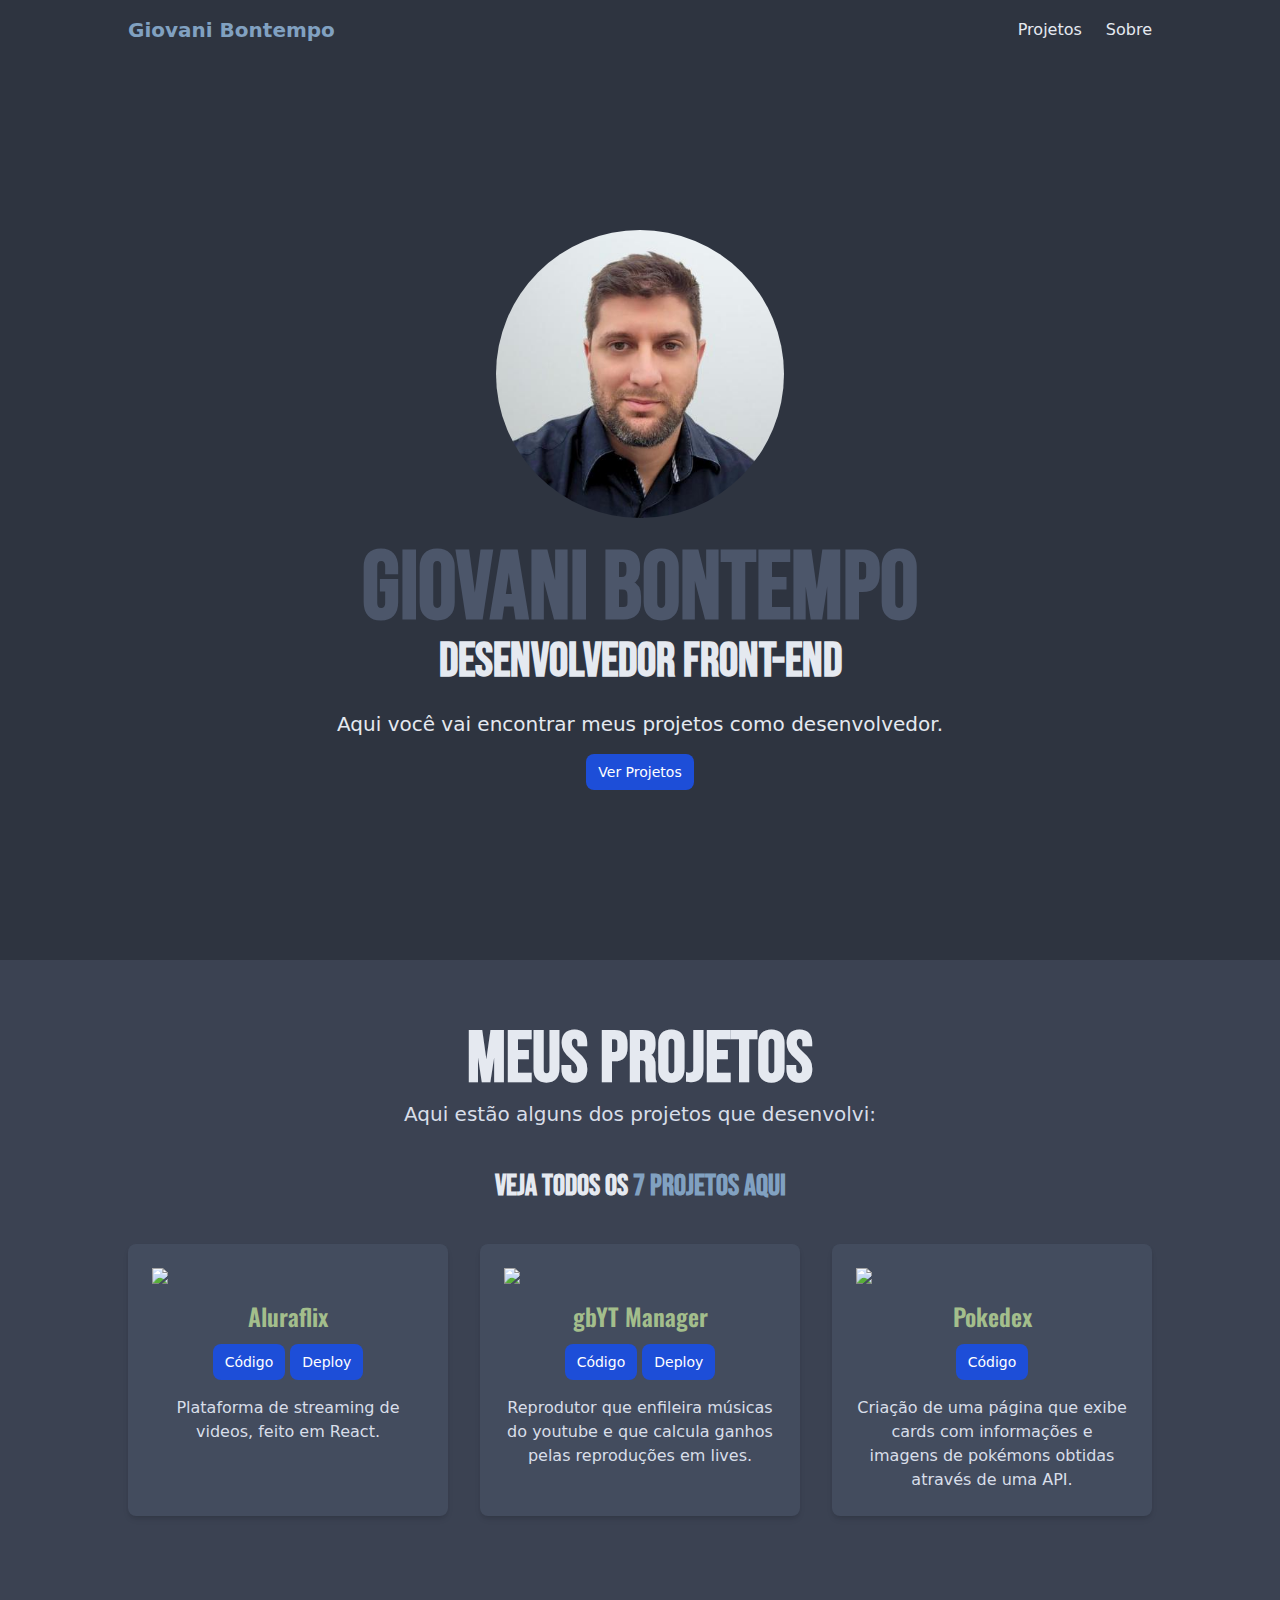
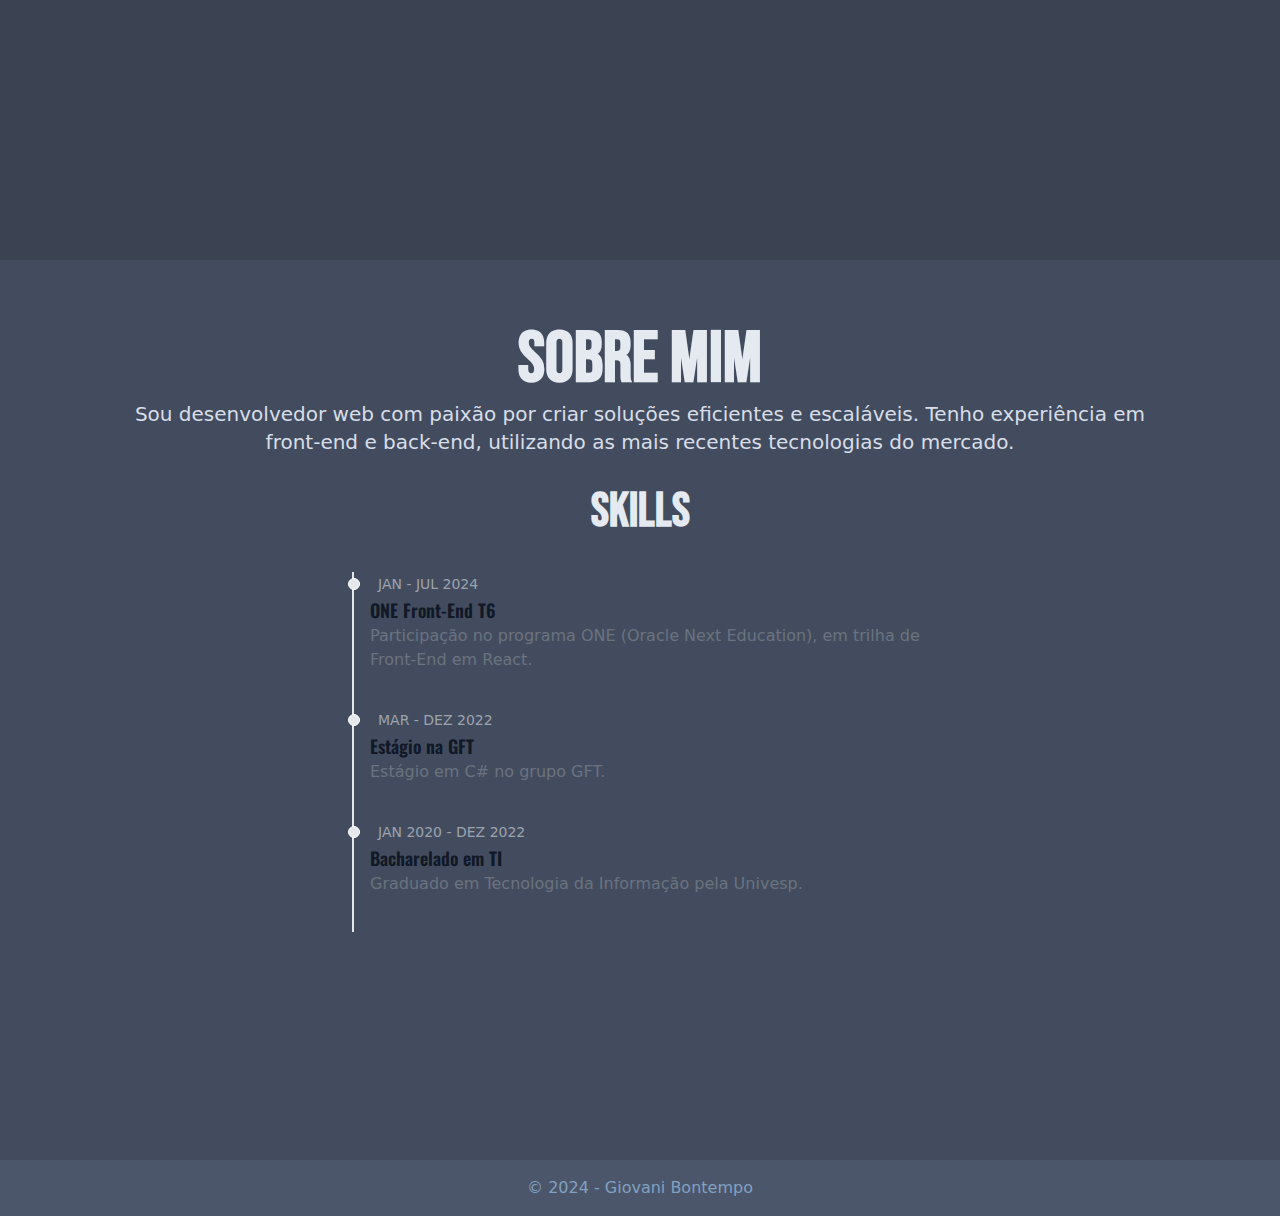
==== index.html @ 9ba70010 "init" ====
<!DOCTYPE html>
<html lang="en">
  <head>
    <title>
      Does it work?
    </title>
    <meta charset="UTF-8"/>
    
    <meta http-equiv="x-ua-compatible" content="ie=edge"/>
    <link rel="stylesheet" href="../../assets/css/outros.css">
    <meta name="viewport" content="width=device-width, initial-scale=1, shrink-to-fit=no, viewport-fit=cover"/>
    <link rel="stylesheet" href="https://cdn.jsdelivr.net/gh/dheereshagrwal/colored-icons@1.7.4/src/app/ci.min.css"/> 
    <link rel="stylesheet" href="/style.css?v=1733158184026"/>
    
    <script src="/js/alpine.js?v=1733158184026"></script>
    <link rel="icon" href="../../assets/coisas/icone.ico" type="image/x-icon">
  </head>
  <body>
    
      
<div x-data="{ open: false }" class="min-h-screen flex flex-col">
  <!-- Header -->
    <header class="bg-nord0 p-4">
    <nav class="flex items-center justify-between max-w-screen-lg mx-auto">
      <div class="text-xl font-semibold text-nord9">
        <a href="/">Giovani Bontempo</a>
      </div>
      <div class="hidden md:flex space-x-6">
        <a href="#projects" class="text-nord5 hover:text-nord7">Projetos</a>
        <a href="#about" class="text-nord5 hover:text-nord7">Sobre</a>  
      </div>
      <!-- Mobile menu button -->
      <button @click="open = !open" class="md:hidden text-nord5">
        <svg xmlns="http://www.w3.org/2000/svg" class="h-6 w-6" fill="none" stroke="currentColor" viewBox="0 0 24 24" stroke-width="2" stroke-linecap="round" stroke-linejoin="round">
          <path d="M4 6h16M4 12h16M4 18h16"></path>
        </svg>
      </button>
    </nav>
  </header>

  <!-- Mobile menu -->
    <div x-show="open" class="md:hidden bg-nord2 p-4 flex space-x-4 justify-center">
    <a href="#projects" class="block text-nord5">Projetos</a>
    <a href="#about" class="block text-nord5">Sobre</a>
  </div>

  <!-- Hero Section -->
  
  <section class="flex flex-col items-center justify-center text-center py-20 bg-nord0 min-h-screen pt-16 pb-16">

    <img src="../../assets/coisas/profile-new.jpg" class="w-72 h-72 rounded-full" alt="foto perfil portfólio" />

    <h1 class="font-bebas text-6xl lg:text-8xl mt-6 text-nord3">Giovani Bontempo</h1>

    <h1 class="lg:text-5xl text-4xl font-bold text-nord5">Desenvolvedor Front-End</h1>

    <div class="flex justify-center items-center my-2 gap-4">


        <a href="mailto:tempogiobon@gmail.com" target="_blank"><i class="nf nf-md-email text-4xl"></i></a>
        <a href="https://github.com/giovbon" target="_blank"><i class="nf nf-dev-github text-4xl"></i></a>
        <a href="https://www.linkedin.com/in/gio-bon/" target="_blank"><i class="nf nf-dev-linkedin text-4xl"></i></a>
        <a href="https://roadmap.sh/u/giobon" target="_blank"><i class="nf nf-fa-road text-4xl"></i></a>

        </div>

    <p class="mb-4 mt-2 text-xl text-nord5 my-4">Aqui você vai encontrar meus projetos como desenvolvedor.</p>
    <a href="projects-page" class="btn">Ver Projetos</a>
  </section>

  

  <!-- Projects Section -->
    <section id="projects" class="py-16 bg-nord1 text-nord5 min-h-screen">
    <div class="max-w-screen-lg mx-auto text-center">
      <h2 class="text-5xl lg:text-7xl font-bebas">Meus Projetos</h2>
      <p class="text-xl text-nord4 mt-1">Aqui estão alguns dos projetos que desenvolvi:</p>

            
        <h1 class="my-10 text-2xl lg:text-3xl">Veja todos os <a href="/projects-page"> 7 projetos aqui</a></h1>
        
      <div class="mt-8 grid grid-cols-1 sm:grid-cols-2 lg:grid-cols-3 gap-8">
        
        
        
        
        
        <div class="bg-nord2 p-6 rounded-lg shadow-md">
          <img class="mb-4 mx-auto" src="https://raw.githubusercontent.com/gio-bon/aluraflix/main/src/assets/Screenshot%202024-06-26%20at%2016-36-01%20Vite%20React.png">
          <h3 class="text-2xl font-semibold text-nord14"><i class="nf nf-fa-code_branch"></i> Aluraflix</h3>
          
          <a href="https://github.com/gio-bon/aluraflix" class="btn mt-3" target="_blank">Código</a>

          
            <a href="https://aluraflix-three-tan.vercel.app/" class="btn mt-3" target="_blank">Deploy</a>
          

          <p class="text-nord4 mt-4">  Plataforma de streaming de videos, feito em React. </p>
          <div class="flex justify-center mx-auto text-center gap-3">
            
          </div>
        </div>
        

        
        
        
        
        <div class="bg-nord2 p-6 rounded-lg shadow-md">
          <img class="mb-4 mx-auto" src="https://raw.githubusercontent.com/gio-bon/gbYT-manager/main/gbYT%20Manager.png">
          <h3 class="text-2xl font-semibold text-nord14"><i class="nf nf-fa-code_branch"></i> gbYT Manager</h3>
          
          <a href="https://github.com/gio-bon/gbYT-manager" class="btn mt-3" target="_blank">Código</a>

          
            <a href="https://gio-bon.github.io/gbYT-manager/" class="btn mt-3" target="_blank">Deploy</a>
          

          <p class="text-nord4 mt-4"> Reprodutor que enfileira músicas do youtube e que calcula ganhos pelas reproduções em lives. </p>
          <div class="flex justify-center mx-auto text-center gap-3">
            
          </div>
        </div>
        

        
        
        

        
        
        

        
        
        
        
        <div class="bg-nord2 p-6 rounded-lg shadow-md">
          <img class="mb-4 mx-auto" src="https://github.com/gio-bon/pokedex-dio/raw/887281ce3a29717172034d82f3e1af1fd69aba5e/assets/pokedex-cover.jpg">
          <h3 class="text-2xl font-semibold text-nord14"><i class="nf nf-fa-code_branch"></i> Pokedex</h3>
          
          <a href="https://github.com/gio-bon/pokedex-dio" class="btn mt-3" target="_blank">Código</a>

          

          <p class="text-nord4 mt-4"> Criação de uma página que exibe cards com informações e imagens de pokémons obtidas através de uma API. </p>
          <div class="flex justify-center mx-auto text-center gap-3">
            
          </div>
        </div>
        

        
        
        

        
        
        

         
        
      </div>

    </div>
    
  </section>

  <!-- About Section -->
    <section id="about" class="py-16 px-4 bg-nord2 min-h-screen">
    <div class="max-w-screen-lg mx-auto text-center">
      <h2 class="text-5xl lg:text-7xl font-bebas">Sobre Mim</h2>
      <p class="text-xl text-nord4 mt-1">
        Sou desenvolvedor web com paixão por criar soluções eficientes e escaláveis. Tenho experiência em front-end e back-end, utilizando as mais recentes tecnologias do mercado.
      </p>

      <h3 class="text-3xl lg:text-5xl font-bebas mt-8 mb-5">Skills</h3>
      <div class="icons-skills">
        <link rel="preload" href="https://cdn.jsdelivr.net/gh/dheereshagrwal/colored-icons@1.7.4/src/app/ci.min.css"/>
    
        <link rel="preload" href="https://cdn.jsdelivr.net/gh/dheereshagrwal/colored-icons@1.7.4/src/app/ci.html.svg"/>
        <a data-tooltip=""><i class="ci ci-html ci-3x"></i></a> 
    
        <link rel="preload" href="https://cdn.jsdelivr.net/gh/dheereshagrwal/colored-icons@1.7.4/src/app/ci.css.svg"/>
        <a data-tooltip=""><i class="ci ci-css ci-3x"></i></a> 
    
        <link rel="preload" href="https://cdn.jsdelivr.net/gh/dheereshagrwal/colored-icons@1.7.4/src/app/ci.tailwind.svg"/>
        <a data-tooltip=""><i class="ci ci-tailwind ci-3x"></i></a> 
    
        <link rel="preload" href="https://cdn.jsdelivr.net/gh/dheereshagrwal/colored-icons@1.7.4/src/app/ci.js.svg"/>
        <a data-tooltip=""><i class="ci ci-js ci-3x"></i></a> 
    
        <link rel="preload" href="https://cdn.jsdelivr.net/gh/dheereshagrwal/colored-icons@1.7.4/src/app/ci.reactjs.svg"/>
        <a data-tooltip=""><i class="ci ci-reactjs ci-3x"></i></a> 
    
        <link rel="preload" href="https://cdn.jsdelivr.net/gh/dheereshagrwal/colored-icons@1.7.4/src/app/ci.npm.svg"/>
        <a data-tooltip=""><i class="ci ci-npm ci-3x"></i></a> 
    
        <link rel="preload" href="https://cdn.jsdelivr.net/gh/dheereshagrwal/colored-icons@1.7.4/src/app/ci.git.svg"/>
        <a data-tooltip=""><i class="ci ci-git ci-3x"></i></a> 
    
        <link rel="preload" href="https://cdn.jsdelivr.net/gh/dheereshagrwal/colored-icons@1.7.4/src/app/ci.github-light.svg"/>
        <a data-tooltip=""><i class="ci ci-github-light ci-3x"></i></a> 
    
        <link rel="preload" href="https://cdn.jsdelivr.net/gh/dheereshagrwal/colored-icons@1.7.4/src/app/ci.vscode.svg"/>
        <a data-tooltip=""><i class="ci ci-vscode ci-3x"></i></a> 
    
        <link rel="preload" href="https://cdn.jsdelivr.net/gh/dheereshagrwal/colored-icons@1.7.4/src/app/ci.figma.svg"/>
        <a data-tooltip=""><i class="ci ci-figma ci-3x"></i></a> 
    
</div>
    </div>

    <div class="max-w-xl mx-auto">
<ol class="relative border-s-2 border-gray-200 mx-auto dark:border-nord3 mt-9 flex flex-col">      
   
            
    <li class="mb-7 ml-4">
        <div class="absolute w-3 h-3 bg-gray-200 rounded-full mt-1.5 -start-1.5 border border-white dark:border-nord8 dark:bg-nord3"></div>
        <i class="mr-2 nf text-nord9 nf-oct-project_roadmap"></i><time class="mb-1 text-sm font-normal leading-none text-gray-400 dark:text-nord9">JAN - JUL 2024</time>
        <h3 class="text-lg font-semibold text-gray-900 dark:text-nord14">ONE Front-End T6</h3>
        <p class="mb-2 text-base font-normal text-gray-500 dark:text-nord4">Participação no programa ONE (Oracle Next Education), em trilha de Front-End em React.</p>

        

    </li>

   
            
    <li class="mb-7 ml-4">
        <div class="absolute w-3 h-3 bg-gray-200 rounded-full mt-1.5 -start-1.5 border border-white dark:border-nord8 dark:bg-nord3"></div>
        <i class="mr-2 nf text-nord9 nf-md-flash"></i><time class="mb-1 text-sm font-normal leading-none text-gray-400 dark:text-nord9">MAR - DEZ 2022</time>
        <h3 class="text-lg font-semibold text-gray-900 dark:text-nord14">Estágio na GFT</h3>
        <p class="mb-2 text-base font-normal text-gray-500 dark:text-nord4">Estágio em C# no grupo GFT.</p>

        

    </li>

   
            
    <li class="mb-7 ml-4">
        <div class="absolute w-3 h-3 bg-gray-200 rounded-full mt-1.5 -start-1.5 border border-white dark:border-nord8 dark:bg-nord3"></div>
        <i class="mr-2 nf text-nord9 nf-fa-graduation_cap"></i><time class="mb-1 text-sm font-normal leading-none text-gray-400 dark:text-nord9">JAN 2020 - DEZ 2022</time>
        <h3 class="text-lg font-semibold text-gray-900 dark:text-nord14">Bacharelado em TI</h3>
        <p class="mb-2 text-base font-normal text-gray-500 dark:text-nord4">Graduado em Tecnologia da Informação pela Univesp.</p>

        

    </li>

    
</ol> 

</div>


  </section>

  <!-- Footer -->
    <footer class="bg-nord3 py-4 text-center text-nord4">
    <p class="text-nord9">&copy; 2024 - Giovani Bontempo</p>
  </footer> 

</div>

    
  </body>
</html>
---- assets/css/outros.css ----
@import "https://www.nerdfonts.com/assets/css/webfont.css"
---- style.css ----
@import url('https://fonts.googleapis.com/css2?family=Bebas+Neue&family=Fira+Code:wght@500&family=Fira+Mono:wght@500&family=Roboto:ital,wght@0,100;0,300;0,400;0,500;0,700;0,900;1,100;1,300;1,400;1,500;1,700;1,900&display=swap');

@import url('https://fonts.googleapis.com/css2?family=Oswald:wght@200..700&display=swap');

*, ::before, ::after{
  --tw-border-spacing-x: 0;
  --tw-border-spacing-y: 0;
  --tw-translate-x: 0;
  --tw-translate-y: 0;
  --tw-rotate: 0;
  --tw-skew-x: 0;
  --tw-skew-y: 0;
  --tw-scale-x: 1;
  --tw-scale-y: 1;
  --tw-pan-x:  ;
  --tw-pan-y:  ;
  --tw-pinch-zoom:  ;
  --tw-scroll-snap-strictness: proximity;
  --tw-gradient-from-position:  ;
  --tw-gradient-via-position:  ;
  --tw-gradient-to-position:  ;
  --tw-ordinal:  ;
  --tw-slashed-zero:  ;
  --tw-numeric-figure:  ;
  --tw-numeric-spacing:  ;
  --tw-numeric-fraction:  ;
  --tw-ring-inset:  ;
  --tw-ring-offset-width: 0px;
  --tw-ring-offset-color: #fff;
  --tw-ring-color: rgb(59 130 246 / 0.5);
  --tw-ring-offset-shadow: 0 0 #0000;
  --tw-ring-shadow: 0 0 #0000;
  --tw-shadow: 0 0 #0000;
  --tw-shadow-colored: 0 0 #0000;
  --tw-blur:  ;
  --tw-brightness:  ;
  --tw-contrast:  ;
  --tw-grayscale:  ;
  --tw-hue-rotate:  ;
  --tw-invert:  ;
  --tw-saturate:  ;
  --tw-sepia:  ;
  --tw-drop-shadow:  ;
  --tw-backdrop-blur:  ;
  --tw-backdrop-brightness:  ;
  --tw-backdrop-contrast:  ;
  --tw-backdrop-grayscale:  ;
  --tw-backdrop-hue-rotate:  ;
  --tw-backdrop-invert:  ;
  --tw-backdrop-opacity:  ;
  --tw-backdrop-saturate:  ;
  --tw-backdrop-sepia:  ;
  --tw-contain-size:  ;
  --tw-contain-layout:  ;
  --tw-contain-paint:  ;
  --tw-contain-style:  ;
}

::backdrop{
  --tw-border-spacing-x: 0;
  --tw-border-spacing-y: 0;
  --tw-translate-x: 0;
  --tw-translate-y: 0;
  --tw-rotate: 0;
  --tw-skew-x: 0;
  --tw-skew-y: 0;
  --tw-scale-x: 1;
  --tw-scale-y: 1;
  --tw-pan-x:  ;
  --tw-pan-y:  ;
  --tw-pinch-zoom:  ;
  --tw-scroll-snap-strictness: proximity;
  --tw-gradient-from-position:  ;
  --tw-gradient-via-position:  ;
  --tw-gradient-to-position:  ;
  --tw-ordinal:  ;
  --tw-slashed-zero:  ;
  --tw-numeric-figure:  ;
  --tw-numeric-spacing:  ;
  --tw-numeric-fraction:  ;
  --tw-ring-inset:  ;
  --tw-ring-offset-width: 0px;
  --tw-ring-offset-color: #fff;
  --tw-ring-color: rgb(59 130 246 / 0.5);
  --tw-ring-offset-shadow: 0 0 #0000;
  --tw-ring-shadow: 0 0 #0000;
  --tw-shadow: 0 0 #0000;
  --tw-shadow-colored: 0 0 #0000;
  --tw-blur:  ;
  --tw-brightness:  ;
  --tw-contrast:  ;
  --tw-grayscale:  ;
  --tw-hue-rotate:  ;
  --tw-invert:  ;
  --tw-saturate:  ;
  --tw-sepia:  ;
  --tw-drop-shadow:  ;
  --tw-backdrop-blur:  ;
  --tw-backdrop-brightness:  ;
  --tw-backdrop-contrast:  ;
  --tw-backdrop-grayscale:  ;
  --tw-backdrop-hue-rotate:  ;
  --tw-backdrop-invert:  ;
  --tw-backdrop-opacity:  ;
  --tw-backdrop-saturate:  ;
  --tw-backdrop-sepia:  ;
  --tw-contain-size:  ;
  --tw-contain-layout:  ;
  --tw-contain-paint:  ;
  --tw-contain-style:  ;
}

/*
! tailwindcss v3.4.15 | MIT License | https://tailwindcss.com
*/

/*
1. Prevent padding and border from affecting element width. (https://github.com/mozdevs/cssremedy/issues/4)
2. Allow adding a border to an element by just adding a border-width. (https://github.com/tailwindcss/tailwindcss/pull/116)
*/

*,
::before,
::after {
  box-sizing: border-box;
  /* 1 */
  border-width: 0;
  /* 2 */
  border-style: solid;
  /* 2 */
  border-color: #e5e7eb;
  /* 2 */
}

::before,
::after {
  --tw-content: '';
}

/*
1. Use a consistent sensible line-height in all browsers.
2. Prevent adjustments of font size after orientation changes in iOS.
3. Use a more readable tab size.
4. Use the user's configured `sans` font-family by default.
5. Use the user's configured `sans` font-feature-settings by default.
6. Use the user's configured `sans` font-variation-settings by default.
7. Disable tap highlights on iOS
*/

html,
:host {
  line-height: 1.5;
  /* 1 */
  -webkit-text-size-adjust: 100%;
  /* 2 */
  -moz-tab-size: 4;
  /* 3 */
  -o-tab-size: 4;
     tab-size: 4;
  /* 3 */
  font-family: ui-sans-serif, system-ui, sans-serif, "Apple Color Emoji", "Segoe UI Emoji", "Segoe UI Symbol", "Noto Color Emoji";
  /* 4 */
  font-feature-settings: normal;
  /* 5 */
  font-variation-settings: normal;
  /* 6 */
  -webkit-tap-highlight-color: transparent;
  /* 7 */
}

/*
1. Remove the margin in all browsers.
2. Inherit line-height from `html` so users can set them as a class directly on the `html` element.
*/

body {
  margin: 0;
  /* 1 */
  line-height: inherit;
  /* 2 */
}

/*
1. Add the correct height in Firefox.
2. Correct the inheritance of border color in Firefox. (https://bugzilla.mozilla.org/show_bug.cgi?id=190655)
3. Ensure horizontal rules are visible by default.
*/

hr {
  height: 0;
  /* 1 */
  color: inherit;
  /* 2 */
  border-top-width: 1px;
  /* 3 */
}

/*
Add the correct text decoration in Chrome, Edge, and Safari.
*/

abbr:where([title]) {
  -webkit-text-decoration: underline dotted;
          text-decoration: underline dotted;
}

/*
Remove the default font size and weight for headings.
*/

h1,
h2,
h3,
h4,
h5,
h6 {
  font-size: inherit;
  font-weight: inherit;
}

/*
Reset links to optimize for opt-in styling instead of opt-out.
*/

a {
  color: inherit;
  text-decoration: inherit;
}

/*
Add the correct font weight in Edge and Safari.
*/

b,
strong {
  font-weight: bolder;
}

/*
1. Use the user's configured `mono` font-family by default.
2. Use the user's configured `mono` font-feature-settings by default.
3. Use the user's configured `mono` font-variation-settings by default.
4. Correct the odd `em` font sizing in all browsers.
*/

code,
kbd,
samp,
pre {
  font-family: ui-monospace, SFMono-Regular, Menlo, Monaco, Consolas, "Liberation Mono", "Courier New", monospace;
  /* 1 */
  font-feature-settings: normal;
  /* 2 */
  font-variation-settings: normal;
  /* 3 */
  font-size: 1em;
  /* 4 */
}

/*
Add the correct font size in all browsers.
*/

small {
  font-size: 80%;
}

/*
Prevent `sub` and `sup` elements from affecting the line height in all browsers.
*/

sub,
sup {
  font-size: 75%;
  line-height: 0;
  position: relative;
  vertical-align: baseline;
}

sub {
  bottom: -0.25em;
}

sup {
  top: -0.5em;
}

/*
1. Remove text indentation from table contents in Chrome and Safari. (https://bugs.chromium.org/p/chromium/issues/detail?id=999088, https://bugs.webkit.org/show_bug.cgi?id=201297)
2. Correct table border color inheritance in all Chrome and Safari. (https://bugs.chromium.org/p/chromium/issues/detail?id=935729, https://bugs.webkit.org/show_bug.cgi?id=195016)
3. Remove gaps between table borders by default.
*/

table {
  text-indent: 0;
  /* 1 */
  border-color: inherit;
  /* 2 */
  border-collapse: collapse;
  /* 3 */
}

/*
1. Change the font styles in all browsers.
2. Remove the margin in Firefox and Safari.
3. Remove default padding in all browsers.
*/

button,
input,
optgroup,
select,
textarea {
  font-family: inherit;
  /* 1 */
  font-feature-settings: inherit;
  /* 1 */
  font-variation-settings: inherit;
  /* 1 */
  font-size: 100%;
  /* 1 */
  font-weight: inherit;
  /* 1 */
  line-height: inherit;
  /* 1 */
  letter-spacing: inherit;
  /* 1 */
  color: inherit;
  /* 1 */
  margin: 0;
  /* 2 */
  padding: 0;
  /* 3 */
}

/*
Remove the inheritance of text transform in Edge and Firefox.
*/

button,
select {
  text-transform: none;
}

/*
1. Correct the inability to style clickable types in iOS and Safari.
2. Remove default button styles.
*/

button,
input:where([type='button']),
input:where([type='reset']),
input:where([type='submit']) {
  -webkit-appearance: button;
  /* 1 */
  background-color: transparent;
  /* 2 */
  background-image: none;
  /* 2 */
}

/*
Use the modern Firefox focus style for all focusable elements.
*/

:-moz-focusring {
  outline: auto;
}

/*
Remove the additional `:invalid` styles in Firefox. (https://github.com/mozilla/gecko-dev/blob/2f9eacd9d3d995c937b4251a5557d95d494c9be1/layout/style/res/forms.css#L728-L737)
*/

:-moz-ui-invalid {
  box-shadow: none;
}

/*
Add the correct vertical alignment in Chrome and Firefox.
*/

progress {
  vertical-align: baseline;
}

/*
Correct the cursor style of increment and decrement buttons in Safari.
*/

::-webkit-inner-spin-button,
::-webkit-outer-spin-button {
  height: auto;
}

/*
1. Correct the odd appearance in Chrome and Safari.
2. Correct the outline style in Safari.
*/

[type='search'] {
  -webkit-appearance: textfield;
  /* 1 */
  outline-offset: -2px;
  /* 2 */
}

/*
Remove the inner padding in Chrome and Safari on macOS.
*/

::-webkit-search-decoration {
  -webkit-appearance: none;
}

/*
1. Correct the inability to style clickable types in iOS and Safari.
2. Change font properties to `inherit` in Safari.
*/

::-webkit-file-upload-button {
  -webkit-appearance: button;
  /* 1 */
  font: inherit;
  /* 2 */
}

/*
Add the correct display in Chrome and Safari.
*/

summary {
  display: list-item;
}

/*
Removes the default spacing and border for appropriate elements.
*/

blockquote,
dl,
dd,
h1,
h2,
h3,
h4,
h5,
h6,
hr,
figure,
p,
pre {
  margin: 0;
}

fieldset {
  margin: 0;
  padding: 0;
}

legend {
  padding: 0;
}

ol,
ul,
menu {
  list-style: none;
  margin: 0;
  padding: 0;
}

/*
Reset default styling for dialogs.
*/

dialog {
  padding: 0;
}

/*
Prevent resizing textareas horizontally by default.
*/

textarea {
  resize: vertical;
}

/*
1. Reset the default placeholder opacity in Firefox. (https://github.com/tailwindlabs/tailwindcss/issues/3300)
2. Set the default placeholder color to the user's configured gray 400 color.
*/

input::-moz-placeholder, textarea::-moz-placeholder {
  opacity: 1;
  /* 1 */
  color: #9ca3af;
  /* 2 */
}

input::placeholder,
textarea::placeholder {
  opacity: 1;
  /* 1 */
  color: #9ca3af;
  /* 2 */
}

/*
Set the default cursor for buttons.
*/

button,
[role="button"] {
  cursor: pointer;
}

/*
Make sure disabled buttons don't get the pointer cursor.
*/

:disabled {
  cursor: default;
}

/*
1. Make replaced elements `display: block` by default. (https://github.com/mozdevs/cssremedy/issues/14)
2. Add `vertical-align: middle` to align replaced elements more sensibly by default. (https://github.com/jensimmons/cssremedy/issues/14#issuecomment-634934210)
   This can trigger a poorly considered lint error in some tools but is included by design.
*/

img,
svg,
video,
canvas,
audio,
iframe,
embed,
object {
  display: block;
  /* 1 */
  vertical-align: middle;
  /* 2 */
}

/*
Constrain images and videos to the parent width and preserve their intrinsic aspect ratio. (https://github.com/mozdevs/cssremedy/issues/14)
*/

img,
video {
  max-width: 100%;
  height: auto;
}

/* Make elements with the HTML hidden attribute stay hidden by default */

[hidden]:where(:not([hidden="until-found"])) {
  display: none;
}

body{
  --tw-bg-opacity: 1;
  background-color: rgb(46 52 64 / var(--tw-bg-opacity, 1));
  font-family: ui-sans-serif, system-ui, sans-serif, "Apple Color Emoji", "Segoe UI Emoji", "Segoe UI Symbol", "Noto Color Emoji";
  --tw-text-opacity: 1;
  color: rgb(229 233 240 / var(--tw-text-opacity, 1));
}

h1, h2{
  font-weight: 700;
  --tw-text-opacity: 1;
  color: rgb(229 233 240 / var(--tw-text-opacity, 1));
  font-family: 'Bebas Neue', cursive;
}

h3{
  font-weight: 700;
  --tw-text-opacity: 1;
  color: rgb(229 233 240 / var(--tw-text-opacity, 1));
  font-family: 'Oswald', cursive;
}

p{
  --tw-text-opacity: 1;
  color: rgb(216 222 233 / var(--tw-text-opacity, 1));
}

a{
  --tw-text-opacity: 1;
  color: rgb(129 161 193 / var(--tw-text-opacity, 1));
}

.btn{
  display: inline-flex;
  align-items: center;
  border-radius: 0.5rem;
  --tw-bg-opacity: 1;
  background-color: rgb(29 78 216 / var(--tw-bg-opacity, 1));
  padding-left: 0.75rem;
  padding-right: 0.75rem;
  padding-top: 0.5rem;
  padding-bottom: 0.5rem;
  text-align: center;
  font-size: 0.875rem;
  line-height: 1.25rem;
  font-weight: 500;
  --tw-text-opacity: 1;
  color: rgb(255 255 255 / var(--tw-text-opacity, 1));
}

.btn:hover{
  --tw-bg-opacity: 1;
  background-color: rgb(30 64 175 / var(--tw-bg-opacity, 1));
}

.btn:focus{
  outline: 2px solid transparent;
  outline-offset: 2px;
  --tw-ring-offset-shadow: var(--tw-ring-inset) 0 0 0 var(--tw-ring-offset-width) var(--tw-ring-offset-color);
  --tw-ring-shadow: var(--tw-ring-inset) 0 0 0 calc(4px + var(--tw-ring-offset-width)) var(--tw-ring-color);
  box-shadow: var(--tw-ring-offset-shadow), var(--tw-ring-shadow), var(--tw-shadow, 0 0 #0000);
  --tw-ring-opacity: 1;
  --tw-ring-color: rgb(147 197 253 / var(--tw-ring-opacity, 1));
}

@media (prefers-color-scheme: dark){
  .btn{
    --tw-bg-opacity: 1;
    background-color: rgb(37 99 235 / var(--tw-bg-opacity, 1));
  }

  .btn:hover{
    --tw-bg-opacity: 1;
    background-color: rgb(29 78 216 / var(--tw-bg-opacity, 1));
  }

  .btn:focus{
    --tw-ring-opacity: 1;
    --tw-ring-color: rgb(30 64 175 / var(--tw-ring-opacity, 1));
  }
}

.absolute{
  position: absolute;
}

.relative{
  position: relative;
}

.-start-1\.5{
  inset-inline-start: -0.375rem;
}

.mx-auto{
  margin-left: auto;
  margin-right: auto;
}

.my-10{
  margin-top: 2.5rem;
  margin-bottom: 2.5rem;
}

.my-2{
  margin-top: 0.5rem;
  margin-bottom: 0.5rem;
}

.my-4{
  margin-top: 1rem;
  margin-bottom: 1rem;
}

.mb-1{
  margin-bottom: 0.25rem;
}

.mb-2{
  margin-bottom: 0.5rem;
}

.mb-4{
  margin-bottom: 1rem;
}

.mb-5{
  margin-bottom: 1.25rem;
}

.mb-7{
  margin-bottom: 1.75rem;
}

.ml-4{
  margin-left: 1rem;
}

.mr-2{
  margin-right: 0.5rem;
}

.ms-2{
  margin-inline-start: 0.5rem;
}

.mt-1{
  margin-top: 0.25rem;
}

.mt-1\.5{
  margin-top: 0.375rem;
}

.mt-2{
  margin-top: 0.5rem;
}

.mt-3{
  margin-top: 0.75rem;
}

.mt-4{
  margin-top: 1rem;
}

.mt-6{
  margin-top: 1.5rem;
}

.mt-8{
  margin-top: 2rem;
}

.mt-9{
  margin-top: 2.25rem;
}

.block{
  display: block;
}

.flex{
  display: flex;
}

.inline-flex{
  display: inline-flex;
}

.grid{
  display: grid;
}

.hidden{
  display: none;
}

.h-3{
  height: 0.75rem;
}

.h-6{
  height: 1.5rem;
}

.h-72{
  height: 18rem;
}

.min-h-screen{
  min-height: 100vh;
}

.w-3{
  width: 0.75rem;
}

.w-6{
  width: 1.5rem;
}

.w-72{
  width: 18rem;
}

.max-w-screen-lg{
  max-width: 1024px;
}

.max-w-xl{
  max-width: 36rem;
}

.grid-cols-1{
  grid-template-columns: repeat(1, minmax(0, 1fr));
}

.flex-col{
  flex-direction: column;
}

.items-center{
  align-items: center;
}

.justify-center{
  justify-content: center;
}

.justify-between{
  justify-content: space-between;
}

.gap-3{
  gap: 0.75rem;
}

.gap-4{
  gap: 1rem;
}

.gap-8{
  gap: 2rem;
}

.space-x-4 > :not([hidden]) ~ :not([hidden]){
  --tw-space-x-reverse: 0;
  margin-right: calc(1rem * var(--tw-space-x-reverse));
  margin-left: calc(1rem * calc(1 - var(--tw-space-x-reverse)));
}

.space-x-6 > :not([hidden]) ~ :not([hidden]){
  --tw-space-x-reverse: 0;
  margin-right: calc(1.5rem * var(--tw-space-x-reverse));
  margin-left: calc(1.5rem * calc(1 - var(--tw-space-x-reverse)));
}

.rounded-full{
  border-radius: 9999px;
}

.rounded-lg{
  border-radius: 0.5rem;
}

.border{
  border-width: 1px;
}

.border-s-2{
  border-inline-start-width: 2px;
}

.border-gray-200{
  --tw-border-opacity: 1;
  border-color: rgb(229 231 235 / var(--tw-border-opacity, 1));
}

.border-white{
  --tw-border-opacity: 1;
  border-color: rgb(255 255 255 / var(--tw-border-opacity, 1));
}

.bg-gray-200{
  --tw-bg-opacity: 1;
  background-color: rgb(229 231 235 / var(--tw-bg-opacity, 1));
}

.bg-nord0{
  --tw-bg-opacity: 1;
  background-color: rgb(46 52 64 / var(--tw-bg-opacity, 1));
}

.bg-nord1{
  --tw-bg-opacity: 1;
  background-color: rgb(59 66 82 / var(--tw-bg-opacity, 1));
}

.bg-nord2{
  --tw-bg-opacity: 1;
  background-color: rgb(67 76 94 / var(--tw-bg-opacity, 1));
}

.bg-nord3{
  --tw-bg-opacity: 1;
  background-color: rgb(76 86 106 / var(--tw-bg-opacity, 1));
}

.bg-white{
  --tw-bg-opacity: 1;
  background-color: rgb(255 255 255 / var(--tw-bg-opacity, 1));
}

.object-cover{
  -o-object-fit: cover;
     object-fit: cover;
}

.p-4{
  padding: 1rem;
}

.p-6{
  padding: 1.5rem;
}

.px-4{
  padding-left: 1rem;
  padding-right: 1rem;
}

.py-16{
  padding-top: 4rem;
  padding-bottom: 4rem;
}

.py-2{
  padding-top: 0.5rem;
  padding-bottom: 0.5rem;
}

.py-20{
  padding-top: 5rem;
  padding-bottom: 5rem;
}

.py-4{
  padding-top: 1rem;
  padding-bottom: 1rem;
}

.pb-16{
  padding-bottom: 4rem;
}

.pt-16{
  padding-top: 4rem;
}

.text-center{
  text-align: center;
}

.font-bebas{
  font-family: Bebas Neue, sans-serif;
}

.text-2xl{
  font-size: 1.5rem;
  line-height: 2rem;
}

.text-3xl{
  font-size: 1.875rem;
  line-height: 2.25rem;
}

.text-4xl{
  font-size: 2.25rem;
  line-height: 2.5rem;
}

.text-5xl{
  font-size: 3rem;
  line-height: 1;
}

.text-6xl{
  font-size: 3.75rem;
  line-height: 1;
}

.text-base{
  font-size: 1rem;
  line-height: 1.5rem;
}

.text-lg{
  font-size: 1.125rem;
  line-height: 1.75rem;
}

.text-sm{
  font-size: 0.875rem;
  line-height: 1.25rem;
}

.text-xl{
  font-size: 1.25rem;
  line-height: 1.75rem;
}

.font-bold{
  font-weight: 700;
}

.font-medium{
  font-weight: 500;
}

.font-normal{
  font-weight: 400;
}

.font-semibold{
  font-weight: 600;
}

.leading-none{
  line-height: 1;
}

.text-gray-400{
  --tw-text-opacity: 1;
  color: rgb(156 163 175 / var(--tw-text-opacity, 1));
}

.text-gray-500{
  --tw-text-opacity: 1;
  color: rgb(107 114 128 / var(--tw-text-opacity, 1));
}

.text-gray-900{
  --tw-text-opacity: 1;
  color: rgb(17 24 39 / var(--tw-text-opacity, 1));
}

.text-nord14{
  --tw-text-opacity: 1;
  color: rgb(163 190 140 / var(--tw-text-opacity, 1));
}

.text-nord3{
  --tw-text-opacity: 1;
  color: rgb(76 86 106 / var(--tw-text-opacity, 1));
}

.text-nord4{
  --tw-text-opacity: 1;
  color: rgb(216 222 233 / var(--tw-text-opacity, 1));
}

.text-nord5{
  --tw-text-opacity: 1;
  color: rgb(229 233 240 / var(--tw-text-opacity, 1));
}

.text-nord9{
  --tw-text-opacity: 1;
  color: rgb(129 161 193 / var(--tw-text-opacity, 1));
}

.shadow-md{
  --tw-shadow: 0 4px 6px -1px rgb(0 0 0 / 0.1), 0 2px 4px -2px rgb(0 0 0 / 0.1);
  --tw-shadow-colored: 0 4px 6px -1px var(--tw-shadow-color), 0 2px 4px -2px var(--tw-shadow-color);
  box-shadow: var(--tw-ring-offset-shadow, 0 0 #0000), var(--tw-ring-shadow, 0 0 #0000), var(--tw-shadow);
}

.hover\:bg-gray-100:hover{
  --tw-bg-opacity: 1;
  background-color: rgb(243 244 246 / var(--tw-bg-opacity, 1));
}

.hover\:text-blue-700:hover{
  --tw-text-opacity: 1;
  color: rgb(29 78 216 / var(--tw-text-opacity, 1));
}

.hover\:text-nord7:hover{
  --tw-text-opacity: 1;
  color: rgb(143 188 187 / var(--tw-text-opacity, 1));
}

.focus\:z-10:focus{
  z-index: 10;
}

.focus\:text-blue-700:focus{
  --tw-text-opacity: 1;
  color: rgb(29 78 216 / var(--tw-text-opacity, 1));
}

.focus\:outline-none:focus{
  outline: 2px solid transparent;
  outline-offset: 2px;
}

.focus\:ring-4:focus{
  --tw-ring-offset-shadow: var(--tw-ring-inset) 0 0 0 var(--tw-ring-offset-width) var(--tw-ring-offset-color);
  --tw-ring-shadow: var(--tw-ring-inset) 0 0 0 calc(4px + var(--tw-ring-offset-width)) var(--tw-ring-color);
  box-shadow: var(--tw-ring-offset-shadow), var(--tw-ring-shadow), var(--tw-shadow, 0 0 #0000);
}

.focus\:ring-gray-100:focus{
  --tw-ring-opacity: 1;
  --tw-ring-color: rgb(243 244 246 / var(--tw-ring-opacity, 1));
}

@media (min-width: 640px){
  .sm\:grid-cols-2{
    grid-template-columns: repeat(2, minmax(0, 1fr));
  }
}

@media (min-width: 768px){
  .md\:flex{
    display: flex;
  }

  .md\:hidden{
    display: none;
  }
}

@media (min-width: 1024px){
  .lg\:grid-cols-3{
    grid-template-columns: repeat(3, minmax(0, 1fr));
  }

  .lg\:text-3xl{
    font-size: 1.875rem;
    line-height: 2.25rem;
  }

  .lg\:text-5xl{
    font-size: 3rem;
    line-height: 1;
  }

  .lg\:text-7xl{
    font-size: 4.5rem;
    line-height: 1;
  }

  .lg\:text-8xl{
    font-size: 6rem;
    line-height: 1;
  }
}

.rtl\:rotate-180:where([dir="rtl"], [dir="rtl"] *){
  --tw-rotate: 180deg;
  transform: translate(var(--tw-translate-x), var(--tw-translate-y)) rotate(var(--tw-rotate)) skewX(var(--tw-skew-x)) skewY(var(--tw-skew-y)) scaleX(var(--tw-scale-x)) scaleY(var(--tw-scale-y));
}

@media (prefers-color-scheme: dark){
  .dark\:border-gray-600{
    --tw-border-opacity: 1;
    border-color: rgb(75 85 99 / var(--tw-border-opacity, 1));
  }

  .dark\:border-nord3{
    --tw-border-opacity: 1;
    border-color: rgb(76 86 106 / var(--tw-border-opacity, 1));
  }

  .dark\:border-nord8{
    --tw-border-opacity: 1;
    border-color: rgb(136 192 208 / var(--tw-border-opacity, 1));
  }

  .dark\:bg-gray-800{
    --tw-bg-opacity: 1;
    background-color: rgb(31 41 55 / var(--tw-bg-opacity, 1));
  }

  .dark\:bg-nord3{
    --tw-bg-opacity: 1;
    background-color: rgb(76 86 106 / var(--tw-bg-opacity, 1));
  }

  .dark\:text-gray-400{
    --tw-text-opacity: 1;
    color: rgb(156 163 175 / var(--tw-text-opacity, 1));
  }

  .dark\:text-nord14{
    --tw-text-opacity: 1;
    color: rgb(163 190 140 / var(--tw-text-opacity, 1));
  }

  .dark\:text-nord4{
    --tw-text-opacity: 1;
    color: rgb(216 222 233 / var(--tw-text-opacity, 1));
  }

  .dark\:text-nord9{
    --tw-text-opacity: 1;
    color: rgb(129 161 193 / var(--tw-text-opacity, 1));
  }

  .dark\:hover\:bg-gray-700:hover{
    --tw-bg-opacity: 1;
    background-color: rgb(55 65 81 / var(--tw-bg-opacity, 1));
  }

  .dark\:hover\:text-white:hover{
    --tw-text-opacity: 1;
    color: rgb(255 255 255 / var(--tw-text-opacity, 1));
  }

  .dark\:focus\:ring-gray-700:focus{
    --tw-ring-opacity: 1;
    --tw-ring-color: rgb(55 65 81 / var(--tw-ring-opacity, 1));
  }
}
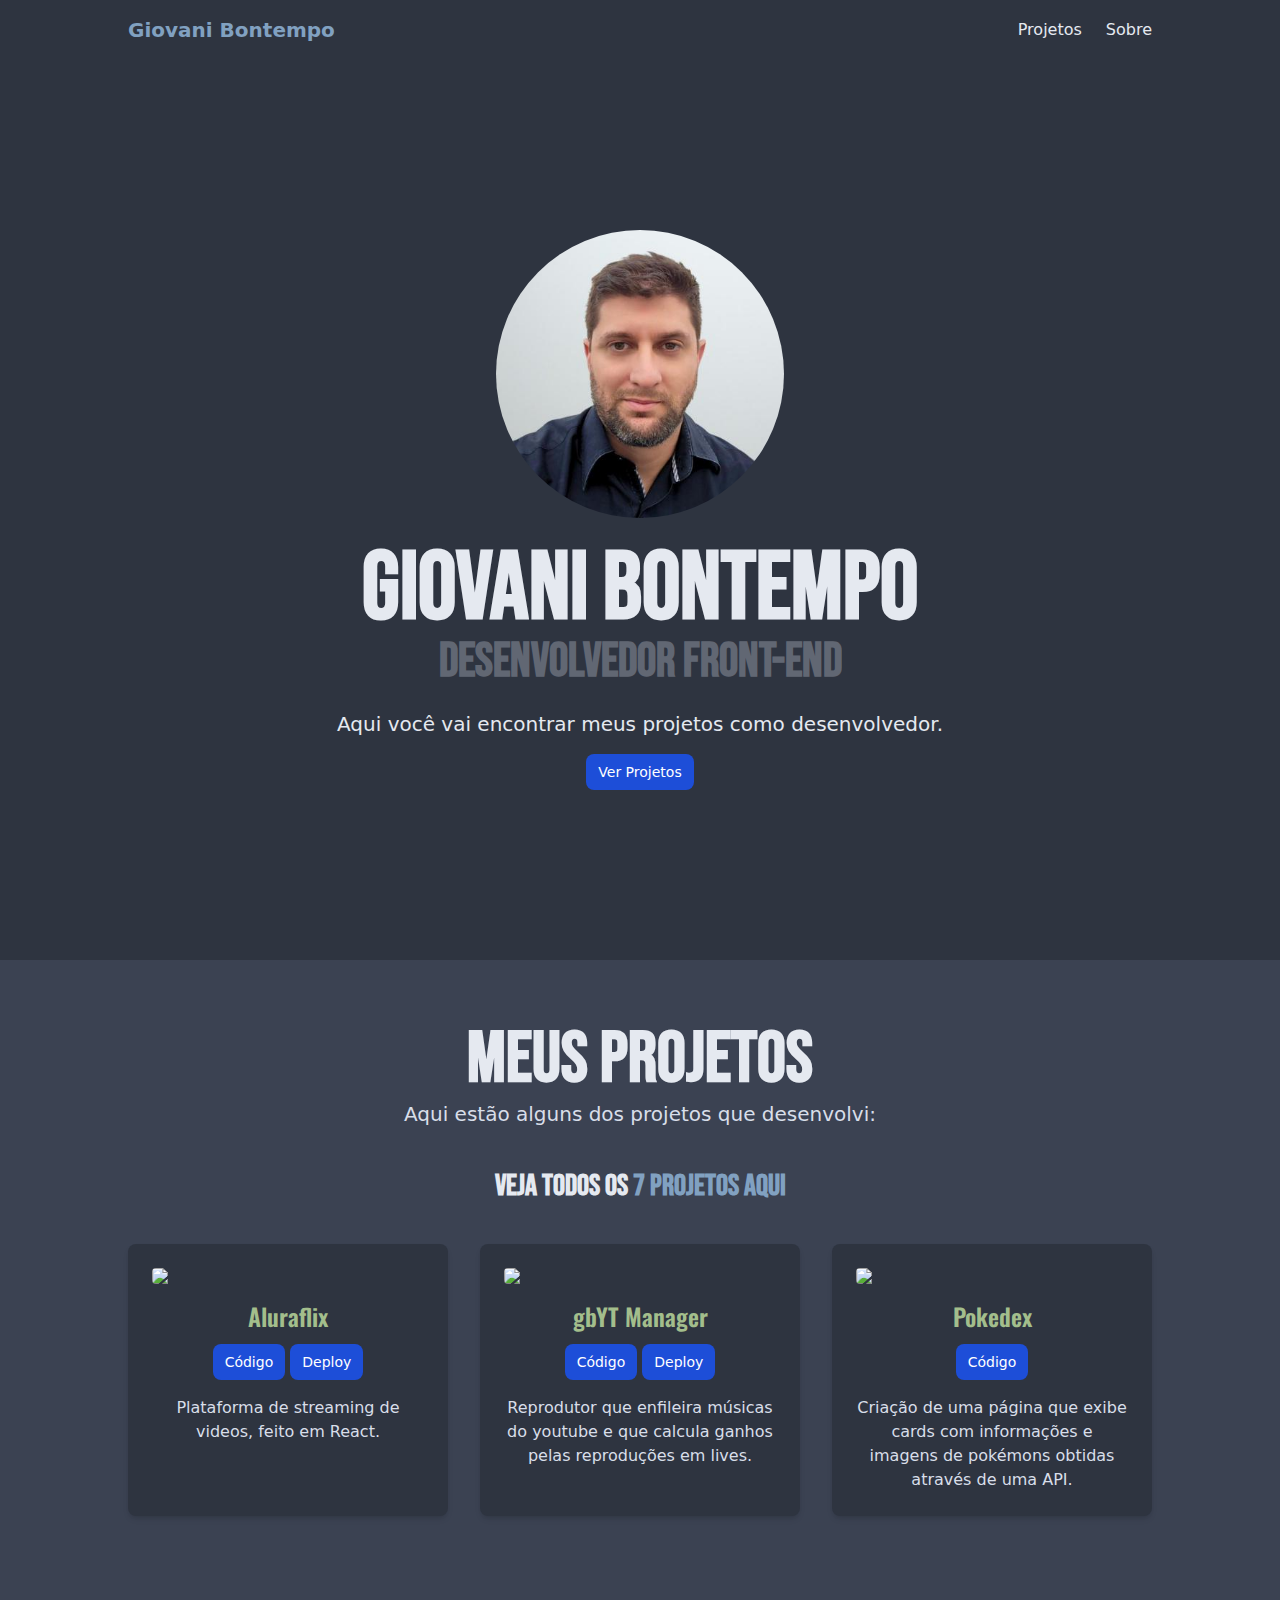
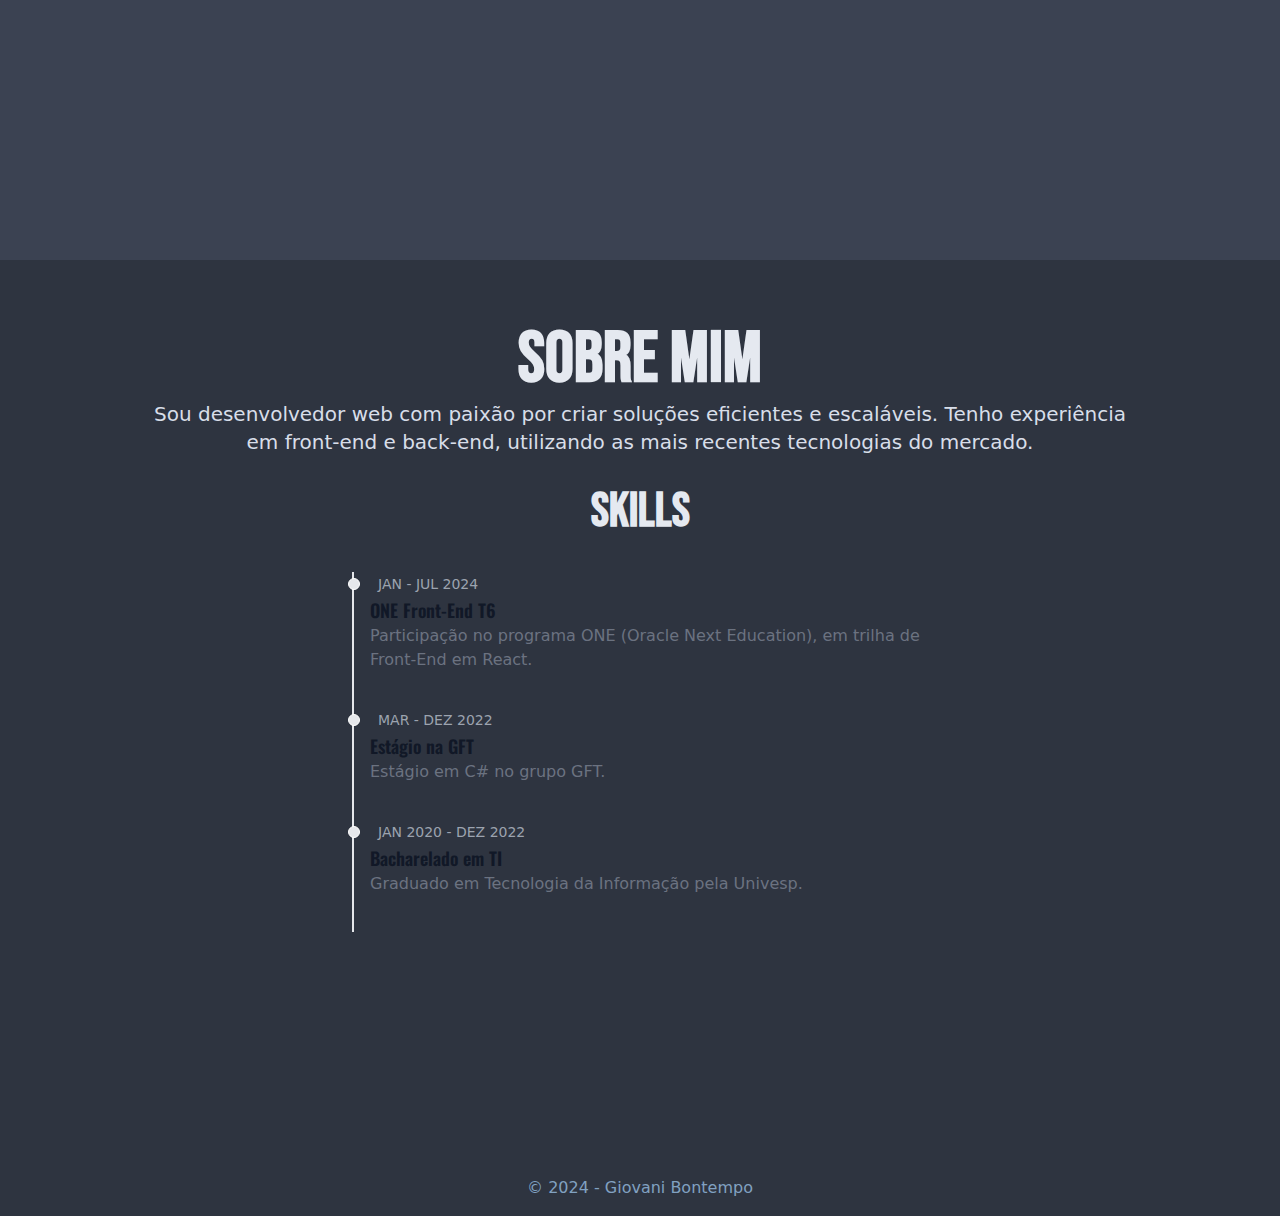
==== commit 47128095: "ajustes + paginação em projetos" ====
--- a/index.html
+++ b/index.html
@@ -2,7 +2,7 @@
 <html lang="en">
   <head>
     <title>
-      Does it work?
+      Giovani Dev - Home
     </title>
     <meta charset="UTF-8"/>
     
@@ -10,9 +10,9 @@
     <link rel="stylesheet" href="../../assets/css/outros.css">
     <meta name="viewport" content="width=device-width, initial-scale=1, shrink-to-fit=no, viewport-fit=cover"/>
     <link rel="stylesheet" href="https://cdn.jsdelivr.net/gh/dheereshagrwal/colored-icons@1.7.4/src/app/ci.min.css"/> 
-    <link rel="stylesheet" href="/style.css?v=1733158184026"/>
-    
-    <script src="/js/alpine.js?v=1733158184026"></script>
+    <link rel="stylesheet" href="/style.css?v=1733166861748"/>
+    
+    <script src="/js/alpine.js?v=1733166861748"></script>
     <link rel="icon" href="../../assets/coisas/icone.ico" type="image/x-icon">
   </head>
   <body>
@@ -50,17 +50,17 @@
 
     <img src="../../assets/coisas/profile-new.jpg" class="w-72 h-72 rounded-full" alt="foto perfil portfólio" />
 
-    <h1 class="font-bebas text-6xl lg:text-8xl mt-6 text-nord3">Giovani Bontempo</h1>
-
-    <h1 class="lg:text-5xl text-4xl font-bold text-nord5">Desenvolvedor Front-End</h1>
+    <h1 class="font-bebas text-6xl lg:text-8xl mt-6 text-nord5">Giovani Bontempo</h1>
+
+    <h1 class="lg:text-5xl text-4xl font-bold opacity-30 text-nord4">Desenvolvedor Front-End</h1>
 
     <div class="flex justify-center items-center my-2 gap-4">
 
 
-        <a href="mailto:tempogiobon@gmail.com" target="_blank"><i class="nf nf-md-email text-4xl"></i></a>
-        <a href="https://github.com/giovbon" target="_blank"><i class="nf nf-dev-github text-4xl"></i></a>
-        <a href="https://www.linkedin.com/in/gio-bon/" target="_blank"><i class="nf nf-dev-linkedin text-4xl"></i></a>
-        <a href="https://roadmap.sh/u/giobon" target="_blank"><i class="nf nf-fa-road text-4xl"></i></a>
+        <a href="mailto:tempogiobon@gmail.com" target="_blank"><i class="nf nf-md-email text-4xl text-nord5 opacity-50"></i></a>
+        <a href="https://github.com/giovbon" target="_blank"><i class="nf nf-dev-github text-4xl text-nord5 opacity-50"></i></a>
+        <a href="https://www.linkedin.com/in/gio-bon/" target="_blank"><i class="nf nf-dev-linkedin text-4xl text-nord5 opacity-50"></i></a>
+        <a href="https://roadmap.sh/u/giobon" target="_blank"><i class="nf nf-fa-road text-4xl text-nord5 opacity-50"></i></a>
 
         </div>
 
@@ -74,7 +74,7 @@
     <section id="projects" class="py-16 bg-nord1 text-nord5 min-h-screen">
     <div class="max-w-screen-lg mx-auto text-center">
       <h2 class="text-5xl lg:text-7xl font-bebas">Meus Projetos</h2>
-      <p class="text-xl text-nord4 mt-1">Aqui estão alguns dos projetos que desenvolvi:</p>
+      <p class="text-xl text-nord4 mt-1 mx-2">Aqui estão alguns dos projetos que desenvolvi:</p>
 
             
         <h1 class="my-10 text-2xl lg:text-3xl">Veja todos os <a href="/projects-page"> 7 projetos aqui</a></h1>
@@ -85,8 +85,8 @@
         
         
         
-        <div class="bg-nord2 p-6 rounded-lg shadow-md">
-          <img class="mb-4 mx-auto" src="https://raw.githubusercontent.com/gio-bon/aluraflix/main/src/assets/Screenshot%202024-06-26%20at%2016-36-01%20Vite%20React.png">
+        <div class="bg-nord0 p-6 rounded-lg shadow-md">
+          <img class="mb-4 mx-auto rounded" src="https://raw.githubusercontent.com/gio-bon/aluraflix/main/src/assets/Screenshot%202024-06-26%20at%2016-36-01%20Vite%20React.png">
           <h3 class="text-2xl font-semibold text-nord14"><i class="nf nf-fa-code_branch"></i> Aluraflix</h3>
           
           <a href="https://github.com/gio-bon/aluraflix" class="btn mt-3" target="_blank">Código</a>
@@ -106,8 +106,8 @@
         
         
         
-        <div class="bg-nord2 p-6 rounded-lg shadow-md">
-          <img class="mb-4 mx-auto" src="https://raw.githubusercontent.com/gio-bon/gbYT-manager/main/gbYT%20Manager.png">
+        <div class="bg-nord0 p-6 rounded-lg shadow-md">
+          <img class="mb-4 mx-auto rounded" src="https://raw.githubusercontent.com/gio-bon/gbYT-manager/main/gbYT%20Manager.png">
           <h3 class="text-2xl font-semibold text-nord14"><i class="nf nf-fa-code_branch"></i> gbYT Manager</h3>
           
           <a href="https://github.com/gio-bon/gbYT-manager" class="btn mt-3" target="_blank">Código</a>
@@ -135,8 +135,8 @@
         
         
         
-        <div class="bg-nord2 p-6 rounded-lg shadow-md">
-          <img class="mb-4 mx-auto" src="https://github.com/gio-bon/pokedex-dio/raw/887281ce3a29717172034d82f3e1af1fd69aba5e/assets/pokedex-cover.jpg">
+        <div class="bg-nord0 p-6 rounded-lg shadow-md">
+          <img class="mb-4 mx-auto rounded" src="https://github.com/gio-bon/pokedex-dio/raw/887281ce3a29717172034d82f3e1af1fd69aba5e/assets/pokedex-cover.jpg">
           <h3 class="text-2xl font-semibold text-nord14"><i class="nf nf-fa-code_branch"></i> Pokedex</h3>
           
           <a href="https://github.com/gio-bon/pokedex-dio" class="btn mt-3" target="_blank">Código</a>
@@ -167,15 +167,15 @@
   </section>
 
   <!-- About Section -->
-    <section id="about" class="py-16 px-4 bg-nord2 min-h-screen">
+    <section id="about" class="py-16 px-4 bg-nord0 min-h-screen">
     <div class="max-w-screen-lg mx-auto text-center">
       <h2 class="text-5xl lg:text-7xl font-bebas">Sobre Mim</h2>
-      <p class="text-xl text-nord4 mt-1">
+      <p class="text-xl text-nord4 mt-1 mx-2">
         Sou desenvolvedor web com paixão por criar soluções eficientes e escaláveis. Tenho experiência em front-end e back-end, utilizando as mais recentes tecnologias do mercado.
       </p>
 
       <h3 class="text-3xl lg:text-5xl font-bebas mt-8 mb-5">Skills</h3>
-      <div class="icons-skills">
+      <div class="icons-skills opacity-80">
         <link rel="preload" href="https://cdn.jsdelivr.net/gh/dheereshagrwal/colored-icons@1.7.4/src/app/ci.min.css"/>
     
         <link rel="preload" href="https://cdn.jsdelivr.net/gh/dheereshagrwal/colored-icons@1.7.4/src/app/ci.html.svg"/>
@@ -258,7 +258,7 @@
   </section>
 
   <!-- Footer -->
-    <footer class="bg-nord3 py-4 text-center text-nord4">
+    <footer class="bg-nord0 py-4 text-center text-nord4">
     <p class="text-nord9">&copy; 2024 - Giovani Bontempo</p>
   </footer> 
 
--- a/style.css
+++ b/style.css
@@ -672,6 +672,11 @@
   margin-bottom: 1rem;
 }
 
+.mx-2{
+  margin-left: 0.5rem;
+  margin-right: 0.5rem;
+}
+
 .mb-1{
   margin-bottom: 0.25rem;
 }
@@ -736,6 +741,10 @@
   margin-top: 2.25rem;
 }
 
+.ms-3{
+  margin-inline-start: 0.75rem;
+}
+
 .block{
   display: block;
 }
@@ -766,6 +775,14 @@
 
 .h-72{
   height: 18rem;
+}
+
+.h-10{
+  height: 2.5rem;
+}
+
+.h-8{
+  height: 2rem;
 }
 
 .min-h-screen{
@@ -844,6 +861,14 @@
   border-radius: 0.5rem;
 }
 
+.rounded-sm{
+  border-radius: 0.125rem;
+}
+
+.rounded{
+  border-radius: 0.25rem;
+}
+
 .border{
   border-width: 1px;
 }
@@ -862,6 +887,21 @@
   border-color: rgb(255 255 255 / var(--tw-border-opacity, 1));
 }
 
+.border-gray-300{
+  --tw-border-opacity: 1;
+  border-color: rgb(209 213 219 / var(--tw-border-opacity, 1));
+}
+
+.border-nord0{
+  --tw-border-opacity: 1;
+  border-color: rgb(46 52 64 / var(--tw-border-opacity, 1));
+}
+
+.border-nord1{
+  --tw-border-opacity: 1;
+  border-color: rgb(59 66 82 / var(--tw-border-opacity, 1));
+}
+
 .bg-gray-200{
   --tw-bg-opacity: 1;
   background-color: rgb(229 231 235 / var(--tw-bg-opacity, 1));
@@ -930,6 +970,11 @@
   padding-bottom: 1rem;
 }
 
+.px-3{
+  padding-left: 0.75rem;
+  padding-right: 0.75rem;
+}
+
 .pb-16{
   padding-bottom: 4rem;
 }
@@ -1049,6 +1094,70 @@
 .text-nord9{
   --tw-text-opacity: 1;
   color: rgb(129 161 193 / var(--tw-text-opacity, 1));
+}
+
+.text-gray-300{
+  --tw-text-opacity: 1;
+  color: rgb(209 213 219 / var(--tw-text-opacity, 1));
+}
+
+.text-nord1{
+  --tw-text-opacity: 1;
+  color: rgb(59 66 82 / var(--tw-text-opacity, 1));
+}
+
+.text-nord0{
+  --tw-text-opacity: 1;
+  color: rgb(46 52 64 / var(--tw-text-opacity, 1));
+}
+
+.text-nord2{
+  --tw-text-opacity: 1;
+  color: rgb(67 76 94 / var(--tw-text-opacity, 1));
+}
+
+.opacity-75{
+  opacity: 0.75;
+}
+
+.opacity-70{
+  opacity: 0.7;
+}
+
+.opacity-65{
+  opacity: 0.65;
+}
+
+.opacity-60{
+  opacity: 0.6;
+}
+
+.opacity-50{
+  opacity: 0.5;
+}
+
+.opacity-30{
+  opacity: 0.3;
+}
+
+.opacity-45{
+  opacity: 0.45;
+}
+
+.opacity-100{
+  opacity: 1;
+}
+
+.opacity-90{
+  opacity: 0.9;
+}
+
+.opacity-20{
+  opacity: 0.2;
+}
+
+.opacity-80{
+  opacity: 0.8;
 }
 
 .shadow-md{
@@ -1072,6 +1181,11 @@
   color: rgb(143 188 187 / var(--tw-text-opacity, 1));
 }
 
+.hover\:text-gray-700:hover{
+  --tw-text-opacity: 1;
+  color: rgb(55 65 81 / var(--tw-text-opacity, 1));
+}
+
 .focus\:z-10:focus{
   z-index: 10;
 }
@@ -1160,6 +1274,11 @@
     border-color: rgb(136 192 208 / var(--tw-border-opacity, 1));
   }
 
+  .dark\:border-gray-700{
+    --tw-border-opacity: 1;
+    border-color: rgb(55 65 81 / var(--tw-border-opacity, 1));
+  }
+
   .dark\:bg-gray-800{
     --tw-bg-opacity: 1;
     background-color: rgb(31 41 55 / var(--tw-bg-opacity, 1));
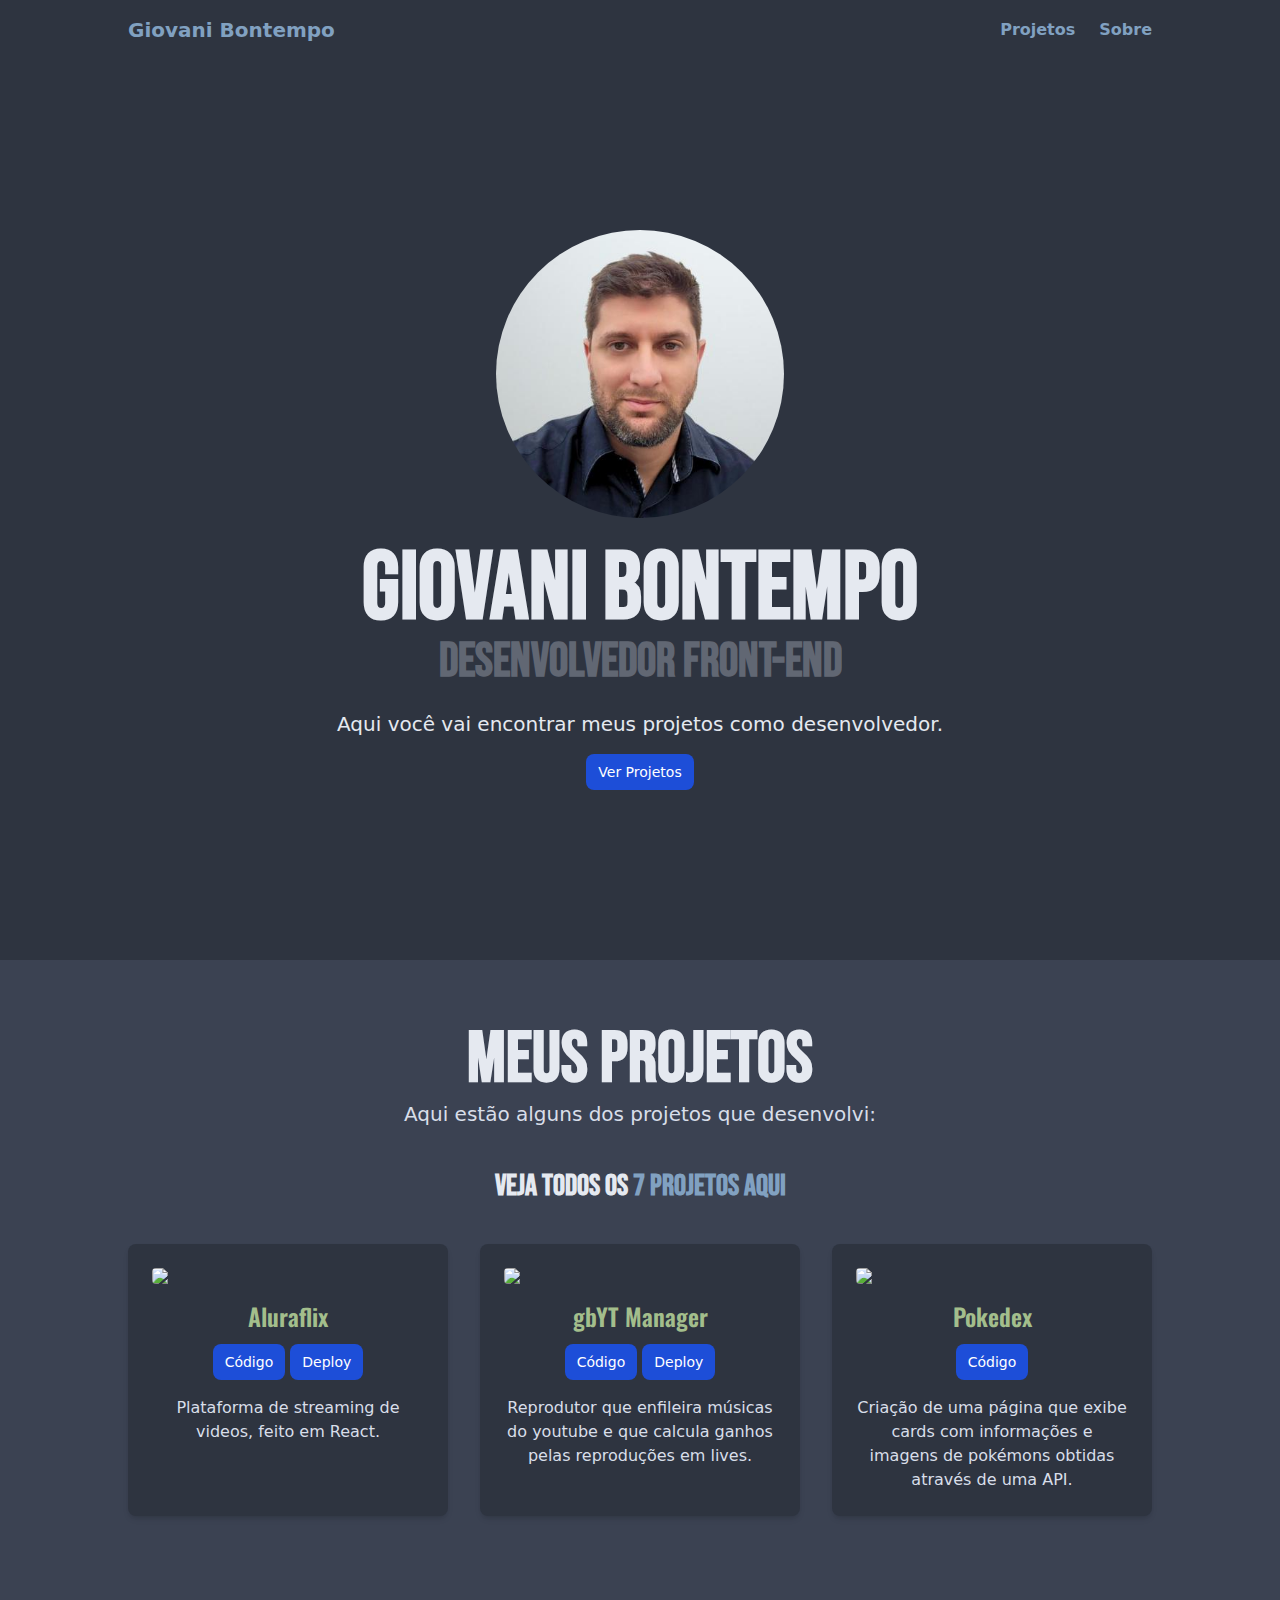
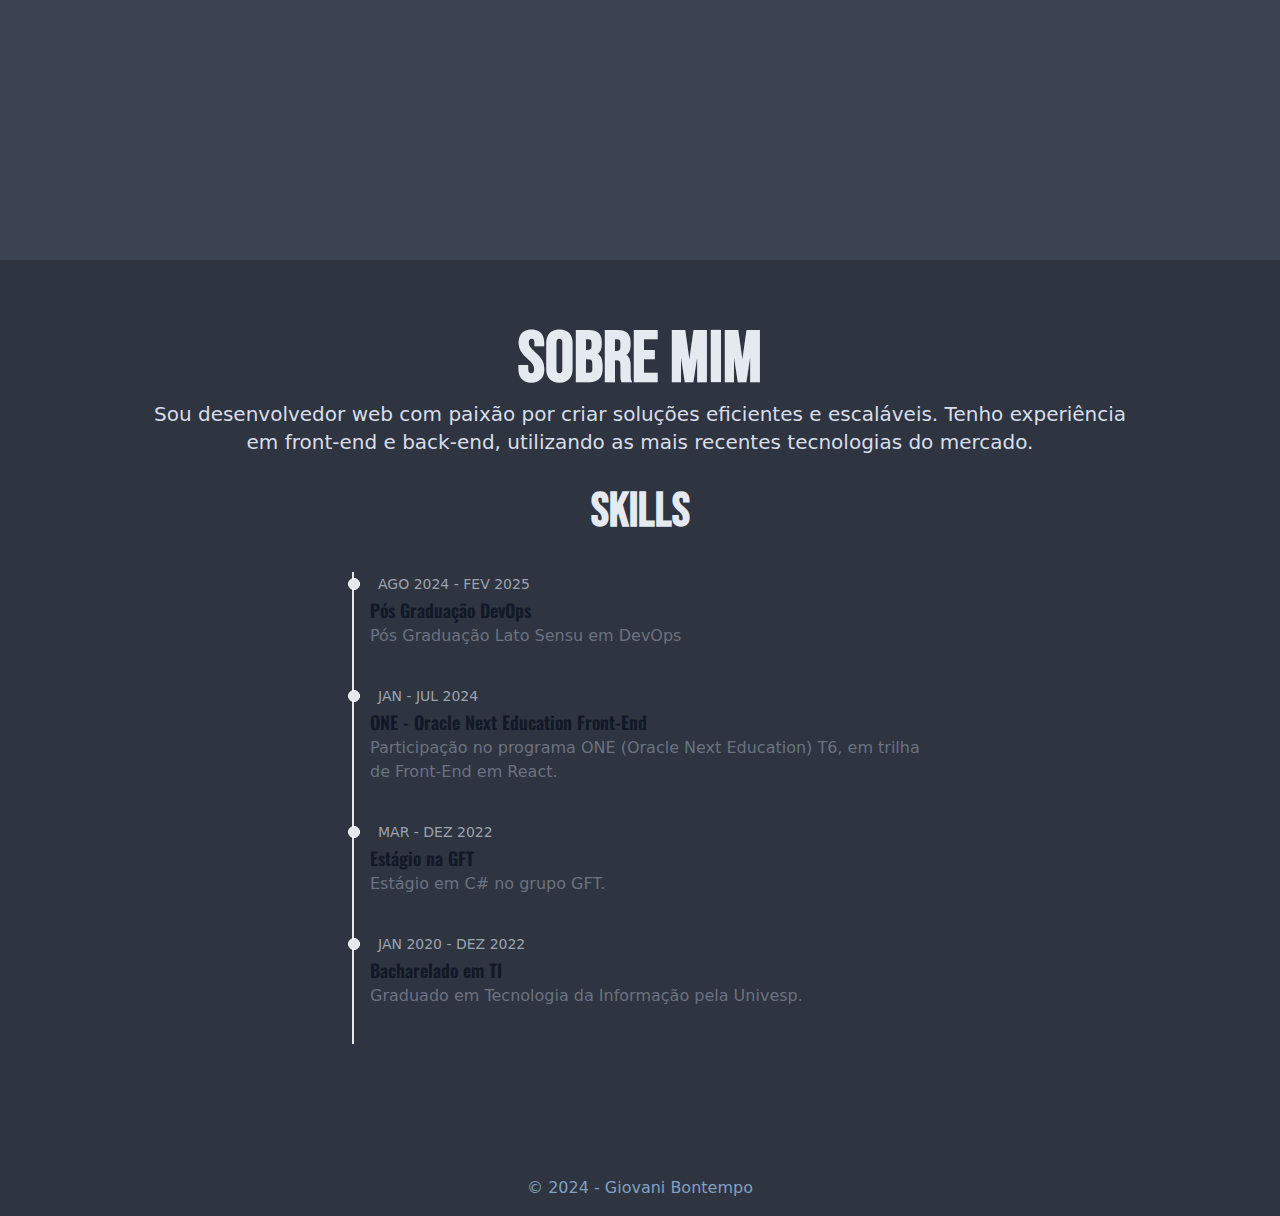
==== commit 306b1318: "+devops e ajustes" ====
--- a/index.html
+++ b/index.html
@@ -10,9 +10,9 @@
     <link rel="stylesheet" href="../../assets/css/outros.css">
     <meta name="viewport" content="width=device-width, initial-scale=1, shrink-to-fit=no, viewport-fit=cover"/>
     <link rel="stylesheet" href="https://cdn.jsdelivr.net/gh/dheereshagrwal/colored-icons@1.7.4/src/app/ci.min.css"/> 
-    <link rel="stylesheet" href="/style.css?v=1733166861748"/>
-    
-    <script src="/js/alpine.js?v=1733166861748"></script>
+    <link rel="stylesheet" href="/style.css?v=1733169399834"/>
+    
+    <script src="/js/alpine.js?v=1733169399834"></script>
     <link rel="icon" href="../../assets/coisas/icone.ico" type="image/x-icon">
   </head>
   <body>
@@ -22,12 +22,12 @@
   <!-- Header -->
     <header class="bg-nord0 p-4">
     <nav class="flex items-center justify-between max-w-screen-lg mx-auto">
-      <div class="text-xl font-semibold text-nord9">
+      <div class="text-xl font-semibold text-nord9 hover:text-nord7">
         <a href="/">Giovani Bontempo</a>
       </div>
       <div class="hidden md:flex space-x-6">
-        <a href="#projects" class="text-nord5 hover:text-nord7">Projetos</a>
-        <a href="#about" class="text-nord5 hover:text-nord7">Sobre</a>  
+        <a href="#projects" class="text-nord9 hover:text-nord7 font-semibold">Projetos</a>
+        <a href="#about" class="text-nord9 hover:text-nord7 font-semibold">Sobre</a>  
       </div>
       <!-- Mobile menu button -->
       <button @click="open = !open" class="md:hidden text-nord5">
@@ -217,9 +217,21 @@
             
     <li class="mb-7 ml-4">
         <div class="absolute w-3 h-3 bg-gray-200 rounded-full mt-1.5 -start-1.5 border border-white dark:border-nord8 dark:bg-nord3"></div>
-        <i class="mr-2 nf text-nord9 nf-oct-project_roadmap"></i><time class="mb-1 text-sm font-normal leading-none text-gray-400 dark:text-nord9">JAN - JUL 2024</time>
-        <h3 class="text-lg font-semibold text-gray-900 dark:text-nord14">ONE Front-End T6</h3>
-        <p class="mb-2 text-base font-normal text-gray-500 dark:text-nord4">Participação no programa ONE (Oracle Next Education), em trilha de Front-End em React.</p>
+        <i class="mr-2 nf text-nord9 nf-fa-graduation_cap"></i><time class="mb-1 text-sm font-normal leading-none text-gray-400 dark:text-nord9">AGO 2024 - FEV 2025</time>
+        <h3 class="text-lg font-semibold text-gray-900 dark:text-nord14">Pós Graduação DevOps</h3>
+        <p class="mb-2 text-base font-normal text-gray-500 dark:text-nord4">Pós Graduação Lato Sensu em DevOps</p>
+
+        
+
+    </li>
+
+   
+            
+    <li class="mb-7 ml-4">
+        <div class="absolute w-3 h-3 bg-gray-200 rounded-full mt-1.5 -start-1.5 border border-white dark:border-nord8 dark:bg-nord3"></div>
+        <i class="mr-2 nf text-nord9 nf-md-file_certificate"></i><time class="mb-1 text-sm font-normal leading-none text-gray-400 dark:text-nord9">JAN - JUL 2024</time>
+        <h3 class="text-lg font-semibold text-gray-900 dark:text-nord14">ONE - Oracle Next Education Front-End</h3>
+        <p class="mb-2 text-base font-normal text-gray-500 dark:text-nord4">Participação no programa ONE (Oracle Next Education) T6, em trilha de Front-End em React.</p>
 
         
 
--- a/style.css
+++ b/style.css
@@ -652,6 +652,11 @@
   inset-inline-start: -0.375rem;
 }
 
+.mx-2{
+  margin-left: 0.5rem;
+  margin-right: 0.5rem;
+}
+
 .mx-auto{
   margin-left: auto;
   margin-right: auto;
@@ -672,11 +677,6 @@
   margin-bottom: 1rem;
 }
 
-.mx-2{
-  margin-left: 0.5rem;
-  margin-right: 0.5rem;
-}
-
 .mb-1{
   margin-bottom: 0.25rem;
 }
@@ -741,10 +741,6 @@
   margin-top: 2.25rem;
 }
 
-.ms-3{
-  margin-inline-start: 0.75rem;
-}
-
 .block{
   display: block;
 }
@@ -775,10 +771,6 @@
 
 .h-72{
   height: 18rem;
-}
-
-.h-10{
-  height: 2.5rem;
 }
 
 .h-8{
@@ -853,20 +845,16 @@
   margin-left: calc(1.5rem * calc(1 - var(--tw-space-x-reverse)));
 }
 
+.rounded{
+  border-radius: 0.25rem;
+}
+
 .rounded-full{
   border-radius: 9999px;
 }
 
 .rounded-lg{
   border-radius: 0.5rem;
-}
-
-.rounded-sm{
-  border-radius: 0.125rem;
-}
-
-.rounded{
-  border-radius: 0.25rem;
 }
 
 .border{
@@ -882,26 +870,21 @@
   border-color: rgb(229 231 235 / var(--tw-border-opacity, 1));
 }
 
+.border-gray-300{
+  --tw-border-opacity: 1;
+  border-color: rgb(209 213 219 / var(--tw-border-opacity, 1));
+}
+
+.border-nord1{
+  --tw-border-opacity: 1;
+  border-color: rgb(59 66 82 / var(--tw-border-opacity, 1));
+}
+
 .border-white{
   --tw-border-opacity: 1;
   border-color: rgb(255 255 255 / var(--tw-border-opacity, 1));
 }
 
-.border-gray-300{
-  --tw-border-opacity: 1;
-  border-color: rgb(209 213 219 / var(--tw-border-opacity, 1));
-}
-
-.border-nord0{
-  --tw-border-opacity: 1;
-  border-color: rgb(46 52 64 / var(--tw-border-opacity, 1));
-}
-
-.border-nord1{
-  --tw-border-opacity: 1;
-  border-color: rgb(59 66 82 / var(--tw-border-opacity, 1));
-}
-
 .bg-gray-200{
   --tw-bg-opacity: 1;
   background-color: rgb(229 231 235 / var(--tw-bg-opacity, 1));
@@ -922,11 +905,6 @@
   background-color: rgb(67 76 94 / var(--tw-bg-opacity, 1));
 }
 
-.bg-nord3{
-  --tw-bg-opacity: 1;
-  background-color: rgb(76 86 106 / var(--tw-bg-opacity, 1));
-}
-
 .bg-white{
   --tw-bg-opacity: 1;
   background-color: rgb(255 255 255 / var(--tw-bg-opacity, 1));
@@ -945,6 +923,11 @@
   padding: 1.5rem;
 }
 
+.px-3{
+  padding-left: 0.75rem;
+  padding-right: 0.75rem;
+}
+
 .px-4{
   padding-left: 1rem;
   padding-right: 1rem;
@@ -970,11 +953,6 @@
   padding-bottom: 1rem;
 }
 
-.px-3{
-  padding-left: 0.75rem;
-  padding-right: 0.75rem;
-}
-
 .pb-16{
   padding-bottom: 4rem;
 }
@@ -1071,16 +1049,16 @@
   color: rgb(17 24 39 / var(--tw-text-opacity, 1));
 }
 
+.text-nord1{
+  --tw-text-opacity: 1;
+  color: rgb(59 66 82 / var(--tw-text-opacity, 1));
+}
+
 .text-nord14{
   --tw-text-opacity: 1;
   color: rgb(163 190 140 / var(--tw-text-opacity, 1));
 }
 
-.text-nord3{
-  --tw-text-opacity: 1;
-  color: rgb(76 86 106 / var(--tw-text-opacity, 1));
-}
-
 .text-nord4{
   --tw-text-opacity: 1;
   color: rgb(216 222 233 / var(--tw-text-opacity, 1));
@@ -1096,64 +1074,22 @@
   color: rgb(129 161 193 / var(--tw-text-opacity, 1));
 }
 
-.text-gray-300{
-  --tw-text-opacity: 1;
-  color: rgb(209 213 219 / var(--tw-text-opacity, 1));
-}
-
-.text-nord1{
-  --tw-text-opacity: 1;
-  color: rgb(59 66 82 / var(--tw-text-opacity, 1));
-}
-
-.text-nord0{
-  --tw-text-opacity: 1;
-  color: rgb(46 52 64 / var(--tw-text-opacity, 1));
-}
-
-.text-nord2{
-  --tw-text-opacity: 1;
-  color: rgb(67 76 94 / var(--tw-text-opacity, 1));
-}
-
-.opacity-75{
-  opacity: 0.75;
-}
-
-.opacity-70{
-  opacity: 0.7;
-}
-
-.opacity-65{
-  opacity: 0.65;
-}
-
-.opacity-60{
-  opacity: 0.6;
+.text-nord6{
+  --tw-text-opacity: 1;
+  color: rgb(236 239 244 / var(--tw-text-opacity, 1));
+}
+
+.text-nord8{
+  --tw-text-opacity: 1;
+  color: rgb(136 192 208 / var(--tw-text-opacity, 1));
+}
+
+.opacity-30{
+  opacity: 0.3;
 }
 
 .opacity-50{
   opacity: 0.5;
-}
-
-.opacity-30{
-  opacity: 0.3;
-}
-
-.opacity-45{
-  opacity: 0.45;
-}
-
-.opacity-100{
-  opacity: 1;
-}
-
-.opacity-90{
-  opacity: 0.9;
-}
-
-.opacity-20{
-  opacity: 0.2;
 }
 
 .opacity-80{
@@ -1176,14 +1112,14 @@
   color: rgb(29 78 216 / var(--tw-text-opacity, 1));
 }
 
+.hover\:text-gray-700:hover{
+  --tw-text-opacity: 1;
+  color: rgb(55 65 81 / var(--tw-text-opacity, 1));
+}
+
 .hover\:text-nord7:hover{
   --tw-text-opacity: 1;
   color: rgb(143 188 187 / var(--tw-text-opacity, 1));
-}
-
-.hover\:text-gray-700:hover{
-  --tw-text-opacity: 1;
-  color: rgb(55 65 81 / var(--tw-text-opacity, 1));
 }
 
 .focus\:z-10:focus{
@@ -1264,6 +1200,11 @@
     border-color: rgb(75 85 99 / var(--tw-border-opacity, 1));
   }
 
+  .dark\:border-gray-700{
+    --tw-border-opacity: 1;
+    border-color: rgb(55 65 81 / var(--tw-border-opacity, 1));
+  }
+
   .dark\:border-nord3{
     --tw-border-opacity: 1;
     border-color: rgb(76 86 106 / var(--tw-border-opacity, 1));
@@ -1274,11 +1215,6 @@
     border-color: rgb(136 192 208 / var(--tw-border-opacity, 1));
   }
 
-  .dark\:border-gray-700{
-    --tw-border-opacity: 1;
-    border-color: rgb(55 65 81 / var(--tw-border-opacity, 1));
-  }
-
   .dark\:bg-gray-800{
     --tw-bg-opacity: 1;
     background-color: rgb(31 41 55 / var(--tw-bg-opacity, 1));
